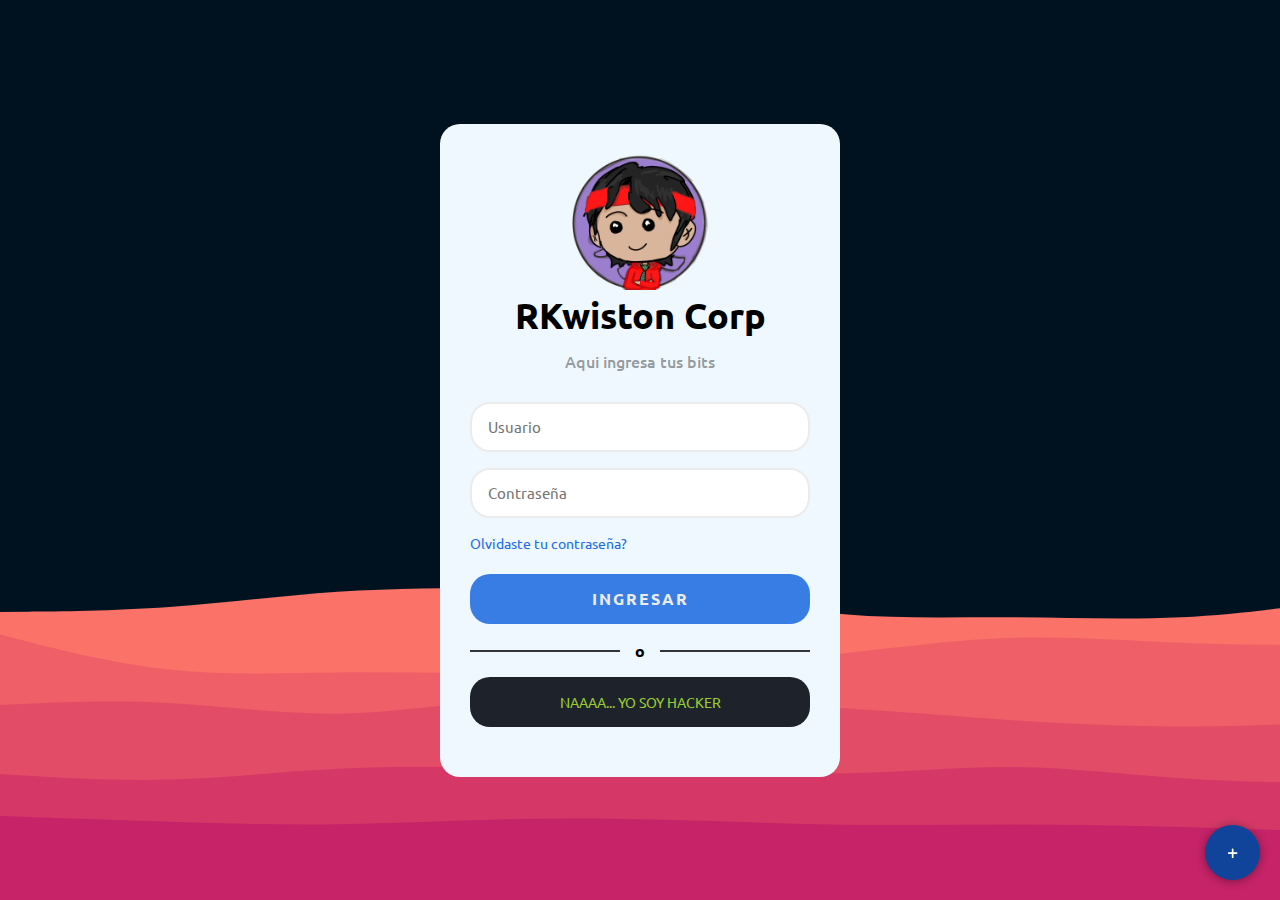
==== index.html @ 57e80e03 "upload of stage primary for produccion" ====
<!DOCTYPE html>
<html lang="en">
<head>
    <meta charset="UTF-8">
    <meta name="viewport" content="width=device-width, initial-scale=1.0">
    <link rel="stylesheet" href="style.css">
    <link rel="stylesheet" href="css/fontello.css">
    <title>Document</title>
</head>
<body>
    
    <div class="login-card">
        <img src="platinofull.png" alt="imagen de user">
        <h2>RKwiston Corp</h2>
        <h3>Aqui ingresa tus bits</h3>

        <form class="login-form">
            <input type="text" placeholder="Usuario">
            <input type="password" placeholder="Contraseña">
            <a href="#">Olvidaste tu contraseña?</a>
            <button type="submit">INGRESAR</button>
            <h4><span>o</span></h4>
            <a class="link-hacker" href="galeria.html">NAAAA... YO SOY HACKER</a>
        </form>

    </div>

    <div class="burbuja">
        <input type="checkbox" id="btn-mas">
        <div class="redes">
            <a href="https://www.twitch.tv/rkwiston" target="_blank" class="icon-facebook"></a>
            <a href="https://www.twitch.tv/rkwiston" target="_blank" class="icon-whatsapp"></a>
            <a href="https://www.twitch.tv/rkwiston" target="_blank" class="icon-twitch"></a>
            <a href="https://twitter.com/RKwiston" target="_blank" class="icon-twitter"></a>
        </div>
        <div class="btn-mas">
            <label for="btn-mas" class="icon-plus" ></label>
        </div>
    </div>

</body>
</html>
---- style.css ----
@import url('https://fonts.googleapis.com/css2?family=Ubuntu&display=swap');


*{
    box-sizing: border-box;
}

html , body, .wrapper{
    height: 100%;
}

body{
    display: grid;
    place-items: center; 
    margin: 0;
    padding: 0 24px;
    background-image: url(layered-waves-haikei.svg);
    background-repeat: no-repeat;
    background-size: cover;
    font-family: 'Ubuntu', sans-serif;
    color: black;
    animation: rotate 6s infinite alternate linear; 
}

.login-card {
    background-color: aliceblue;
    position: relative;
    z-index: 3;
    width: 100%;
    margin: 0 20px;
    padding: 30px 30px 44px;
    border-radius: 1.25rem;
    text-align: center;
}

.login-card > h2{
    font-size: 36px;
    font-weight: 600;
    margin: 0 0 12px;
}

.login-card > h3{
    font-size: 1rem;
    color: rgba(0, 0, 0, 0.39);
    margin: 0 0 30px;
    font-weight: 500;

}

.login-card > img{
    transition: all 0.4s;
    width: 40%;
    margin-top: 0;
}

.login-form{
    width: 100%;
    margin: 0;
    display: grid;
    gap: 16px;
}

.login-form > input , .login-form > button {
    width: 100%;
    height: 50px;
}

.login-form > input{
    border: 2px solid #ebebeb;
    font-family: inherit;
    font-size: 15px;
    padding: 0 16px;
    border-radius: 1.25rem;
    transition: all 0.4s;
}

.login-form > input:hover {
    border: 2px solid;   
}

.login-form > button{
    cursor: pointer;
    width: 100%;
    padding: 0 16px;
    border-radius: 1.25rem;
    background-color: rgb(56, 125, 228);
    color: #ebebeb;
    border: 0;
    font-family: inherit;
    font-size: 1rem;
    font-weight: 600;
    text-align: center;
    letter-spacing: 2px;
    transition: all 0.4s;
}

.login-form > button:hover{
    background: #10449a ;
}

.login-form > a{
    color: #216ce7;
    font-size: 0.9rem;
    text-align: left;
    text-decoration: none;
    margin-bottom: 6px;
    transition: all 0.4s;
}

.login-form > a:hover{
    color: #10449a;
}

.login-form > a.link-hacker{
    color: yellowgreen;
    text-align: center;
    background-color: #1e232b;
    border-radius: 1.25rem;
    width: 100%;
    padding: 16px;
}

.login-form > a.link-hacker:hover{
    color: #216ce7;
}

@keyframes rotate{
    100%{
        background-position: 15% 50%;
    }
}

@media(width>=500px ) {
    body{
        padding: 0;
    }
    .login-card{
        margin:0;
        width: 400px;
    }
}


#btn-mas{
    display: none;
}

.burbuja{
    position: fixed;
    bottom: 20px;
    right: 20px;
    
}

.redes a, .icon-plus{
    display: block;
    text-decoration: none;
    background: #726a6a;
    color: #fff;
    width: 55px;
    height: 55px;
    line-height: 55px;
    text-align: center;
    border-radius: 50%;
    box-shadow: 0px 1px 10px rgba(0, 0, 0, 0.404);
    transition: all 500ms ease;
}

.redes a:hover{
    background: #4c4b50;
    color: #10449a;
}

.redes a{
    margin-bottom: -15px;
    opacity: 0;
    visibility: hidden;
}

#btn-mas:checked~ .redes a{
    margin-bottom: 10px;
    opacity: 1;
    visibility: visible;
}
.icon-plus{
    cursor: pointer;
    background: #10449a;
}





h4{
    text-align: center;
    position: relative;
    width: 100%;
    margin: 0px auto;
}

h4::before{
    content: "";
    display: block;
    width: 100%;
    height: 2px;
    position: absolute;
    background-color: rgba(0, 0, 0, 0.788);
    top: 50%;
    z-index: -1;
}

h4 span{
    background-color:  aliceblue;
    padding: 0 15px;
}
---- css/fontello.css ----
@font-face {
  font-family: 'fontello';
  src: url('../font/fontello.eot?1329616');
  src: url('../font/fontello.eot?1329616#iefix') format('embedded-opentype'),
       url('../font/fontello.woff2?1329616') format('woff2'),
       url('../font/fontello.woff?1329616') format('woff'),
       url('../font/fontello.ttf?1329616') format('truetype'),
       url('../font/fontello.svg?1329616#fontello') format('svg');
  font-weight: normal;
  font-style: normal;
}
/* Chrome hack: SVG is rendered more smooth in Windozze. 100% magic, uncomment if you need it. */
/* Note, that will break hinting! In other OS-es font will be not as sharp as it could be */
/*
@media screen and (-webkit-min-device-pixel-ratio:0) {
  @font-face {
    font-family: 'fontello';
    src: url('../font/fontello.svg?1329616#fontello') format('svg');
  }
}
*/
[class^="icon-"]:before, [class*=" icon-"]:before {
  font-family: "fontello";
  font-style: normal;
  font-weight: normal;
  speak: never;

  display: inline-block;
  text-decoration: inherit;
  width: 1em;
  margin-right: .2em;
  text-align: center;
  /* opacity: .8; */

  /* For safety - reset parent styles, that can break glyph codes*/
  font-variant: normal;
  text-transform: none;

  /* fix buttons height, for twitter bootstrap */
  line-height: 1em;

  /* Animation center compensation - margins should be symmetric */
  /* remove if not needed */
  margin-left: .2em;

  /* you can be more comfortable with increased icons size */
  /* font-size: 120%; */

  /* Font smoothing. That was taken from TWBS */
  -webkit-font-smoothing: antialiased;
  -moz-osx-font-smoothing: grayscale;

  /* Uncomment for 3D effect */
  /* text-shadow: 1px 1px 1px rgba(127, 127, 127, 0.3); */
}

.icon-plus:before { content: '\e800'; } /* '' */
.icon-emo-thumbsup:before { content: '\e804'; } /* '' */
.icon-twitter:before { content: '\f099'; } /* '' */
.icon-facebook:before { content: '\f09a'; } /* '' */
.icon-twitch:before { content: '\f1e8'; } /* '' */
.icon-whatsapp:before { content: '\f232'; } /* '' */
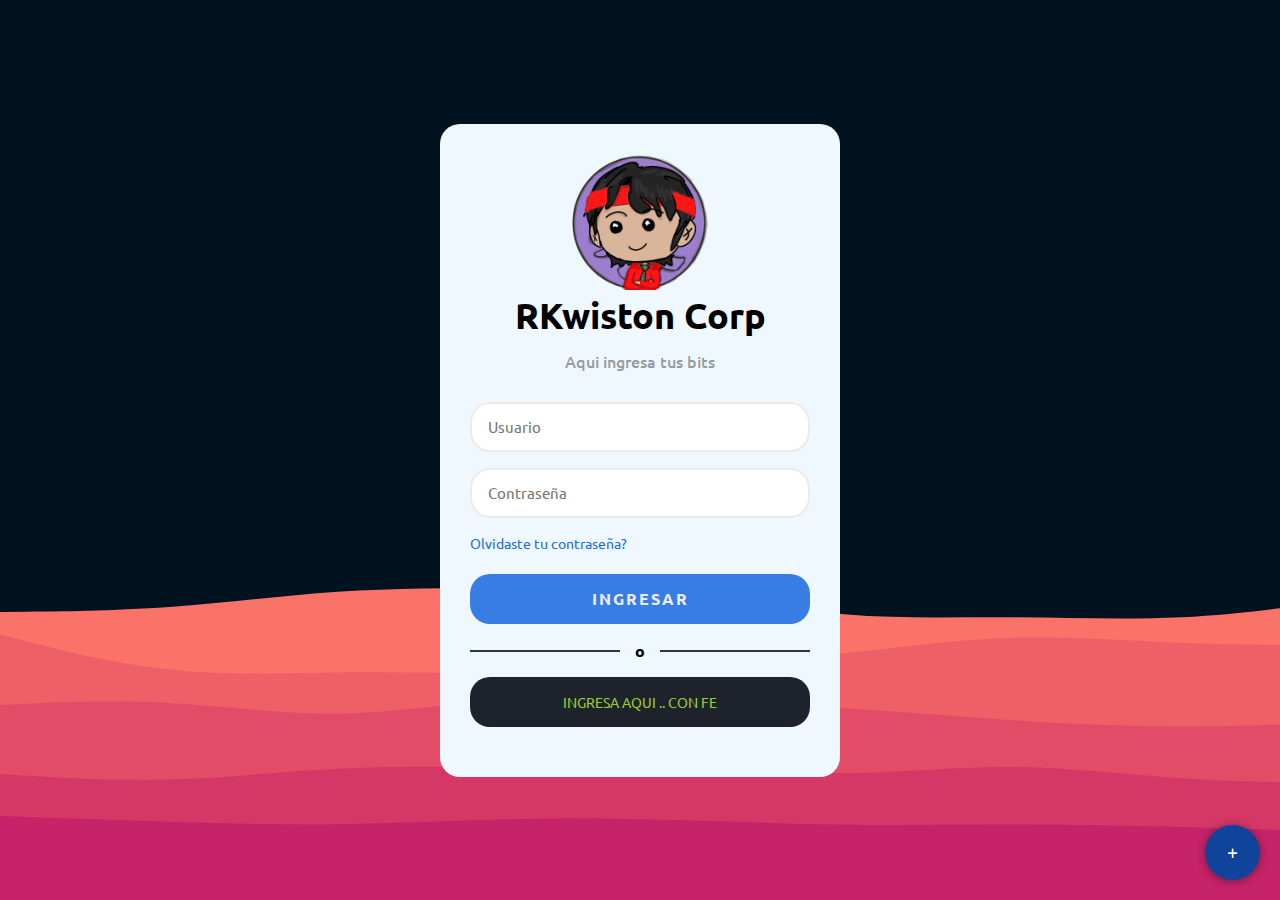
==== commit 99365828: "cambie lo de hacker" ====
--- a/index.html
+++ b/index.html
@@ -20,7 +20,7 @@
             <a href="#">Olvidaste tu contraseña?</a>
             <button type="submit">INGRESAR</button>
             <h4><span>o</span></h4>
-            <a class="link-hacker" href="galeria.html">NAAAA... YO SOY HACKER</a>
+            <a class="link-hacker" href="galeria.html">INGRESA AQUI .. CON FE</a>
         </form>
 
     </div>
--- a/style.css
+++ b/style.css
@@ -149,7 +149,7 @@
     position: fixed;
     bottom: 20px;
     right: 20px;
-    
+    z-index: 3;
 }
 
 .redes a, .icon-plus{
